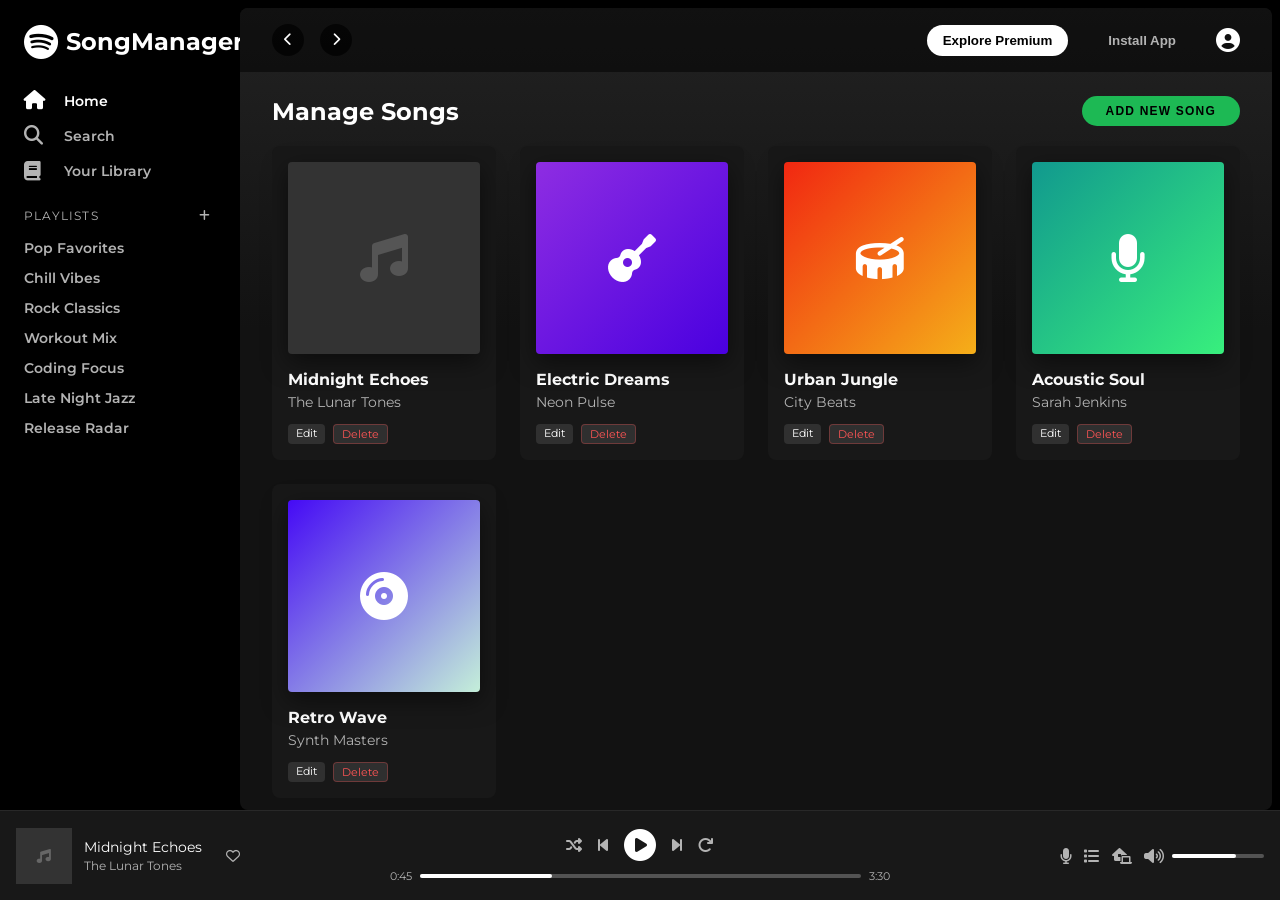
==== index.html @ 271d52e9 "initialize the project" ====
<!DOCTYPE html>
<html lang="en">
<head>
    <meta charset="UTF-8">
    <meta name="viewport" content="width=device-width, initial-scale=1.0">
    <title>Song Manager</title>
    <link rel="stylesheet" href="style.css">
    <link rel="stylesheet" href="https://cdnjs.cloudflare.com/ajax/libs/font-awesome/6.4.0/css/all.min.css">
    <link href="https://fonts.googleapis.com/css2?family=Montserrat:wght@400;600;700&display=swap" rel="stylesheet">
</head>
<body>
    <div class="container">
        <!-- Sidebar -->
        <div class="sidebar">
            <div class="logo">
                <i class="fab fa-spotify"></i>
                <span>SongManager</span>
            </div>
            
            <div class="navigation-module">
                <ul>
                    <li class="active"><a href="#"><i class="fas fa-home"></i> <span>Home</span></a></li>
                    <li><a href="#"><i class="fas fa-search"></i> <span>Search</span></a></li>
                    <li><a href="#"><i class="fas fa-book"></i> <span>Your Library</span></a></li>
                </ul>
            </div>

            <div class="navigation-module playlist-module">
                <div class="playlist-header">
                    <span>PLAYLISTS</span>
                    <i class="fas fa-plus action-icon" title="Create Playlist"></i>
                </div>
                <div class="playlist-scroll-area">
                    <ul>
                        <li><a href="#">Pop Favorites</a></li>
                        <li><a href="#">Chill Vibes</a></li>
                        <li><a href="#">Rock Classics</a></li>
                        <li><a href="#">Workout Mix</a></li>
                        <li><a href="#">Coding Focus</a></li>
                        <li><a href="#">Late Night Jazz</a></li>
                        <li><a href="#">Release Radar</a></li>
                    </ul>
                </div>
            </div>
        </div>

        <!-- Main Content -->
        <div class="main-content">
            <div class="top-bar">
                <div class="nav-arrows">
                    <button class="nav-btn"><i class="fas fa-chevron-left"></i></button>
                    <button class="nav-btn"><i class="fas fa-chevron-right"></i></button>
                </div>
                <div class="user-actions">
                    <button class="action-btn pill-btn primary">Explore Premium</button>
                    <button class="action-btn pill-btn">Install App</button>
                    <div class="user-profile">
                        <i class="fas fa-user-circle"></i>
                    </div>
                </div>
            </div>

            <div class="content-area">
                <div class="section-header">
                    <h2>Manage Songs</h2>
                    <button class="add-song-btn">Add New Song</button>
                </div>

                <div class="cards-grid">
                    <!-- Song Card 1 -->
                    <div class="card">
                        <div class="card-image">
                            <i class="fas fa-music placeholder-icon"></i>
                            <button class="play-btn"><i class="fas fa-play"></i></button>
                        </div>
                        <div class="card-info">
                            <h3>Midnight Echoes</h3>
                            <p>The Lunar Tones</p>
                        </div>
                        <div class="card-badges">
                            <span class="badge">Edit</span>
                            <span class="badge delete">Delete</span>
                        </div>
                    </div>

                    <!-- Song Card 2 -->
                    <div class="card">
                        <div class="card-image style-2">
                            <i class="fas fa-guitar placeholder-icon"></i>
                            <button class="play-btn"><i class="fas fa-play"></i></button>
                        </div>
                        <div class="card-info">
                            <h3>Electric Dreams</h3>
                            <p>Neon Pulse</p>
                        </div>
                        <div class="card-badges">
                            <span class="badge">Edit</span>
                            <span class="badge delete">Delete</span>
                        </div>
                    </div>

                    <!-- Song Card 3 -->
                    <div class="card">
                        <div class="card-image style-3">
                            <i class="fas fa-drum placeholder-icon"></i>
                            <button class="play-btn"><i class="fas fa-play"></i></button>
                        </div>
                        <div class="card-info">
                            <h3>Urban Jungle</h3>
                            <p>City Beats</p>
                        </div>
                        <div class="card-badges">
                            <span class="badge">Edit</span>
                            <span class="badge delete">Delete</span>
                        </div>
                    </div>

                    <!-- Song Card 4 -->
                    <div class="card">
                        <div class="card-image style-4">
                            <i class="fas fa-microphone placeholder-icon"></i>
                            <button class="play-btn"><i class="fas fa-play"></i></button>
                        </div>
                        <div class="card-info">
                            <h3>Acoustic Soul</h3>
                            <p>Sarah Jenkins</p>
                        </div>
                        <div class="card-badges">
                            <span class="badge">Edit</span>
                            <span class="badge delete">Delete</span>
                        </div>
                    </div>

                    <!-- Song Card 5 -->
                    <div class="card">
                        <div class="card-image style-1">
                            <i class="fas fa-compact-disc placeholder-icon"></i>
                            <button class="play-btn"><i class="fas fa-play"></i></button>
                        </div>
                        <div class="card-info">
                            <h3>Retro Wave</h3>
                            <p>Synth Masters</p>
                        </div>
                        <div class="card-badges">
                            <span class="badge">Edit</span>
                            <span class="badge delete">Delete</span>
                        </div>
                    </div>
                </div>

                <div class="section-header">
                    <h2>Recent Albums</h2>
                    <a href="#" class="see-all">Show all</a>
                </div>

                <div class="cards-grid">
                     <!-- Album Card 1 -->
                     <div class="card">
                        <div class="card-image style-5">
                            <i class="fas fa-record-vinyl placeholder-icon"></i>
                            <button class="play-btn"><i class="fas fa-play"></i></button>
                        </div>
                        <div class="card-info">
                            <h3>Golden Hour</h3>
                            <p>The Solars</p>
                        </div>
                    </div>
                </div>
            </div>
        </div>

        <!-- Now Playing Bar -->
        <div class="player-bar">
            <div class="now-playing">
                <div class="album-art">
                    <i class="fas fa-music"></i>
                </div>
                <div class="track-info">
                    <div class="track-name">Midnight Echoes</div>
                    <div class="artist-name">The Lunar Tones</div>
                </div>
                <div class="like-icon">
                    <i class="far fa-heart"></i>
                </div>
            </div>

            <div class="player-controls">
                <div class="control-buttons">
                    <button class="control-btn shuffle"><i class="fas fa-random"></i></button>
                    <button class="control-btn prev"><i class="fas fa-step-backward"></i></button>
                    <button class="control-btn play-circle"><i class="fas fa-play-circle"></i></button>
                    <button class="control-btn next"><i class="fas fa-step-forward"></i></button>
                    <button class="control-btn repeat"><i class="fas fa-redo"></i></button>
                </div>
                <div class="playback-bar">
                    <span class="time current">0:45</span>
                    <div class="progress-bar-container">
                        <div class="progress-bar"></div>
                    </div>
                    <span class="time total">3:30</span>
                </div>
            </div>

            <div class="volume-controls">
                <button class="control-btn"><i class="fas fa-microphone"></i></button>
                <button class="control-btn"><i class="fas fa-list"></i></button>
                <button class="control-btn"><i class="fas fa-laptop-house"></i></button>
                <div class="volume-slider">
                    <button class="control-btn"><i class="fas fa-volume-up"></i></button>
                    <div class="progress-bar-container volume">
                        <div class="progress-bar" style="width: 70%"></div>
                    </div>
                </div>
            </div>
        </div>
    </div>
</body>
</html>
---- style.css ----
:root {
    --bg-black: #000000;
    --bg-dark: #121212;
    --bg-elevated: #181818;
    --bg-elevated-hover: #282828;
    --primary-green: #1db954;
    --primary-green-hover: #1ed760;
    --text-white: #ffffff;
    --text-grey: #b3b3b3;
    --border-radius-lg: 8px;
    --border-radius-pill: 32px;
}

* {
    margin: 0;
    padding: 0;
    box-sizing: border-box;
}

body {
    font-family: 'Montserrat', sans-serif;
    background-color: var(--bg-black);
    color: var(--text-white);
    height: 100vh;
    overflow: hidden; /* Prevent body scroll, handle internally */
    font-size: 0.875rem;
}

.container {
    display: grid;
    grid-template-columns: 240px 1fr;
    grid-template-rows: 1fr 90px; /* Main content + Player bar */
    height: 100vh;
    width: 100%;
}

/* --- SIDEBAR --- */
.sidebar {
    background-color: var(--bg-black);
    padding: 24px;
    display: flex;
    flex-direction: column;
    gap: 24px;
    grid-row: 1 / 2;
    grid-column: 1 / 2;
}

.logo {
    display: flex;
    align-items: center;
    gap: 8px;
    color: var(--text-white);
    font-size: 1.5rem;
    font-weight: 700;
    margin-bottom: 8px;
}

.logo i {
    font-size: 2.2rem;
}

.navigation-module ul {
    list-style: none;
    display: flex;
    flex-direction: column;
    gap: 16px;
}

.navigation-module li a {
    text-decoration: none;
    color: var(--text-grey);
    font-weight: 600;
    display: flex;
    align-items: center;
    gap: 16px;
    transition: color 0.2s;
    font-size: 0.9rem;
}

.navigation-module li a:hover, .navigation-module li.active a {
    color: var(--text-white);
}

.navigation-module li a i {
    font-size: 1.2rem;
    width: 24px; /* Icon alignment */
}

.playlist-header {
    display: flex;
    justify-content: space-between;
    align-items: center;
    color: var(--text-grey);
    font-size: 0.75rem;
    letter-spacing: 0.1em;
    margin-bottom: 12px;
}

.action-icon {
    cursor: pointer;
    padding: 5px;
}
.action-icon:hover {
    color: var(--text-white);
}

.playlist-scroll-area ul {
    list-style: none;
    display: flex;
    flex-direction: column;
    gap: 12px;
    height: 200px;
    overflow-y: auto; 
    /* Custom Scrollbar for list */
    padding-right: 10px;
}

.playlist-scroll-area::-webkit-scrollbar {
    width: 8px;
}
.playlist-scroll-area::-webkit-scrollbar-thumb {
    background-color: #555; 
    border-radius: 4px;
}

.playlist-scroll-area li a {
    text-decoration: none;
    color: var(--text-grey);
    font-size: 0.9rem;
    transition: color 0.2s;
    text-overflow: ellipsis;
    white-space: nowrap;
    overflow: hidden;
    display: block;
}

.playlist-scroll-area li a:hover {
    color: var(--text-white);
}

/* --- MAIN CONTENT --- */
.main-content {
    background-color: var(--bg-dark); /* Fallback */
    background: linear-gradient(180deg, #222 0%, var(--bg-dark) 40%);
    border-radius: 8px; /* Slightly rounded if we want margin globally, but standard spotify is flush mostly or gap */
    margin: 8px 8px 0 0; /* Add slight separation from sidebar */
    overflow-y: auto;
    position: relative;
    grid-row: 1 / 2;
    grid-column: 2 / 3;
}

/* Custom scrollbar for main content */
.main-content::-webkit-scrollbar {
    width: 12px;
}
.main-content::-webkit-scrollbar-thumb {
    background-color: rgba(255,255,255,0.3); 
}

.sticky-header {
    /* Not fully sticky in this simple demo, but placed at top */
}

.top-bar {
    height: 64px;
    background-color: rgba(0,0,0,0.5); /* Transparent-ish header */
    position: sticky;
    top: 0;
    z-index: 100;
    display: flex;
    justify-content: space-between;
    align-items: center;
    padding: 0 32px;
}

.nav-arrows {
    display: flex;
    gap: 16px;
}

.nav-btn {
    background-color: rgba(0,0,0,0.7);
    border: none;
    border-radius: 50%;
    width: 32px;
    height: 32px;
    color: var(--text-white);
    display: flex;
    justify-content: center;
    align-items: center;
    cursor: pointer;
}

.user-actions {
    display: flex;
    align-items: center;
    gap: 24px;
}

.pill-btn {
    background-color: transparent; /* Default */
    color: var(--text-grey);
    border: none;
    font-weight: 700;
    padding: 8px 16px;
    border-radius: var(--border-radius-pill);
    cursor: pointer;
}

.pill-btn:hover {
    color: var(--text-white);
    transform: scale(1.02);
}

.pill-btn.primary {
    background-color: var(--text-white);
    color: var(--bg-black);
}

.user-profile {
    font-size: 24px;
    cursor: pointer;
    color: var(--text-white);
}

.content-area {
    padding: 24px 32px 80px 32px;
}

.section-header {
    display: flex;
    justify-content: space-between;
    align-items: flex-end;
    margin-bottom: 20px;
}

.section-header h2 {
    font-size: 1.5rem;
    font-weight: 700;
}

.add-song-btn {
    background-color: var(--primary-green);
    color: var(--bg-black);
    border: none;
    padding: 8px 24px;
    border-radius: var(--border-radius-pill);
    font-weight: 700;
    cursor: pointer;
    text-transform: uppercase;
    font-size: 0.75rem;
    letter-spacing: 0.1em;
    transition: transform 0.1s, background-color 0.1s;
}

.add-song-btn:hover {
    transform: scale(1.04);
    background-color: var(--primary-green-hover);
}

.see-all {
    color: var(--text-grey);
    text-decoration: none;
    font-weight: 700;
    font-size: 0.8rem;
    text-transform: uppercase;
}
.see-all:hover {
    text-decoration: underline;
}

/* CARDS GRID */
.cards-grid {
    display: grid;
    grid-template-columns: repeat(auto-fill, minmax(180px, 1fr));
    gap: 24px;
    margin-bottom: 40px;
}

.card {
    background-color: var(--bg-elevated);
    padding: 16px;
    border-radius: var(--border-radius-lg);
    transition: background-color 0.3s ease;
    cursor: pointer;
    display: flex;
    flex-direction: column;
}

.card:hover {
    background-color: var(--bg-elevated-hover);
}

.card-image {
    width: 100%;
    aspect-ratio: 1;
    background-color: #333;
    border-radius: 4px;
    margin-bottom: 16px;
    position: relative;
    box-shadow: 0 8px 24px rgba(0,0,0,0.5);
    display: flex;
    justify-content: center;
    align-items: center;
    color: #555;
    font-size: 3rem;
}

/* Placeholder colors for visual variety */
.style-1 { background: linear-gradient(135deg, #450af5, #c4efd9); color: white; }
.style-2 { background: linear-gradient(135deg, #8e2de2, #4a00e0); color: white; }
.style-3 { background: linear-gradient(135deg, #f12711, #f5af19); color: white; }
.style-4 { background: linear-gradient(135deg, #11998e, #38ef7d); color: white; }
.style-5 { background: linear-gradient(135deg, #ee9ca7, #ffdde1); color: #c45b6b; }


.play-btn {
    position: absolute;
    bottom: 8px;
    right: 8px;
    width: 48px;
    height: 48px;
    border-radius: 50%;
    background-color: var(--primary-green);
    border: none;
    color: black;
    font-size: 1.2rem;
    display: flex;
    justify-content: center;
    align-items: center;
    opacity: 0;
    transform: translateY(8px);
    transition: all 0.3s ease;
    box-shadow: 0 8px 8px rgba(0,0,0,0.3);
    cursor: pointer;
}

.card:hover .play-btn {
    opacity: 1;
    transform: translateY(0);
}

.play-btn:hover {
    background-color: var(--primary-green-hover);
    transform: scale(1.05) !important;
}

.card-info h3 {
    font-size: 1rem;
    font-weight: 700;
    white-space: nowrap;
    overflow: hidden;
    text-overflow: ellipsis;
    margin-bottom: 4px;
}

.card-info p {
    color: var(--text-grey);
    font-size: 0.85rem;
    display: -webkit-box;
    -webkit-line-clamp: 2;
    -webkit-box-orient: vertical; 
    overflow: hidden;
    line-height: 1.4;
}

.card-badges {
    margin-top: 12px;
    display: flex;
    gap: 8px;
}

.badge {
    font-size: 0.7rem;
    background-color: rgba(255,255,255,0.1);
    padding: 2px 8px;
    border-radius: 4px;
    transition: 0.2s;
}

.badge:hover {
    background-color: rgba(255,255,255,0.2);
}

.badge.delete {
    color: #ff5555;
    border: 1px solid rgba(255,85,85,0.3);
}
.badge.delete:hover {
    background-color: rgba(255,85,85,0.1);
    color: #ff7777;
}

/* --- PLAYER BAR --- */
.player-bar {
    grid-column: 1 / 3;
    grid-row: 2 / 3;
    background-color: var(--bg-elevated); /* Often slightly lighter than bg-black */
    border-top: 1px solid #282828;
    display: flex;
    justify-content: space-between;
    align-items: center;
    padding: 0 16px;
    z-index: 200;
}

/* Left: Now Playing */
.now-playing {
    display: flex;
    align-items: center;
    width: 30%;
    min-width: 180px;
}

.now-playing .album-art {
    width: 56px;
    height: 56px;
    background-color: #333;
    margin-right: 12px;
    display: flex;
    align-items: center;
    justify-content: center;
    color: #666;
}

.now-playing .track-info {
    display: flex;
    flex-direction: column;
    justify-content: center;
    margin-right: 24px;
}

.track-name {
    color: var(--text-white);
    font-size: 0.9rem;
    margin-bottom: 2px;
}
.now-playing .track-name:hover {
    text-decoration: underline;
    cursor: pointer;
}

.artist-name {
    color: var(--text-grey);
    font-size: 0.75rem;
}
.now-playing .artist-name:hover {
    color: var(--text-white);
    text-decoration: underline;
    cursor: pointer;
}

.like-icon {
    color: var(--text-grey);
    cursor: pointer;
}
.like-icon:hover {
    color: var(--text-white);
}

/* Center: Controls */
.player-controls {
    display: flex;
    flex-direction: column;
    align-items: center;
    width: 40%;
    max-width: 722px;
}

.control-buttons {
    display: flex;
    align-items: center;
    gap: 16px;
    margin-bottom: 8px;
}

.control-btn {
    background: none;
    border: none;
    color: var(--text-grey);
    cursor: pointer;
    font-size: 1rem;
    transition: color 0.2s;
    display: flex;
    align-items: center;
    justify-content: center;
}

.control-btn:hover {
    color: var(--text-white);
}

.control-btn.play-circle {
    font-size: 2rem;
    color: var(--text-white);
    transition: transform 0.2s;
}
.control-btn.play-circle:hover {
    transform: scale(1.05);
}

.playback-bar {
    width: 100%;
    display: flex;
    align-items: center;
    gap: 8px;
    font-size: 0.7rem;
    color: var(--text-grey);
}

.progress-bar-container {
    height: 4px;
    width: 100%;
    background-color: #535353;
    border-radius: 2px;
    position: relative;
    cursor: pointer;
}

.progress-bar-container:hover .progress-bar {
    background-color: var(--primary-green);
}

.progress-bar {
    height: 100%;
    width: 30%; /* Mock progress */
    background-color: var(--text-white);
    border-radius: 2px;
}

/* Right: Volume */
.volume-controls {
    width: 30%;
    min-width: 180px;
    display: flex;
    justify-content: flex-end;
    align-items: center;
    gap: 12px;
}

.volume-slider {
    display: flex;
    align-items: center;
    gap: 8px;
    width: 120px;
}
.volume-slider .progress-bar-container {
    width: 100%;
}
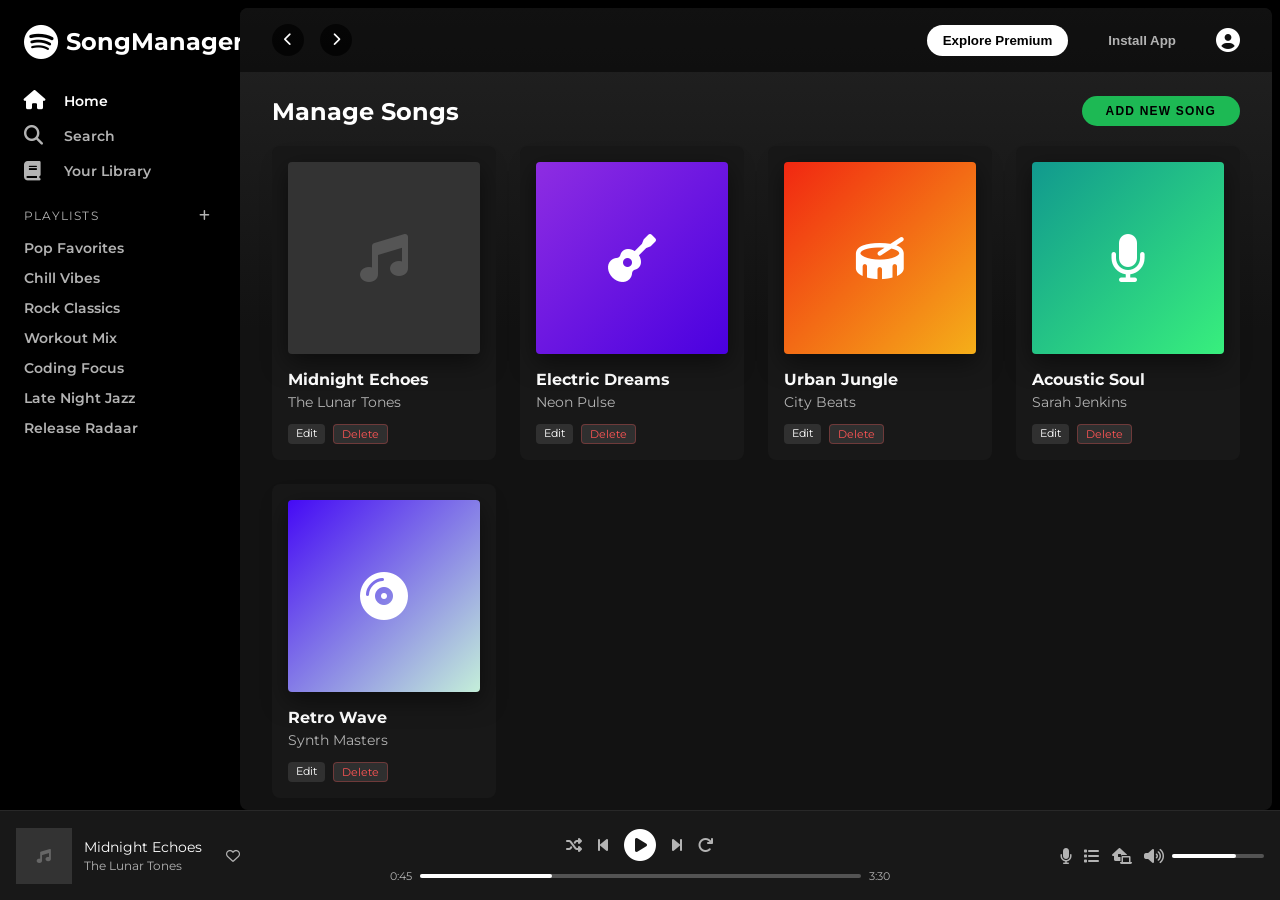
==== commit d522d831: "change for testing" ====
--- a/index.html
+++ b/index.html
@@ -38,7 +38,7 @@
                         <li><a href="#">Workout Mix</a></li>
                         <li><a href="#">Coding Focus</a></li>
                         <li><a href="#">Late Night Jazz</a></li>
-                        <li><a href="#">Release Radar</a></li>
+                        <li><a href="#">Release Radaar</a></li>
                     </ul>
                 </div>
             </div>
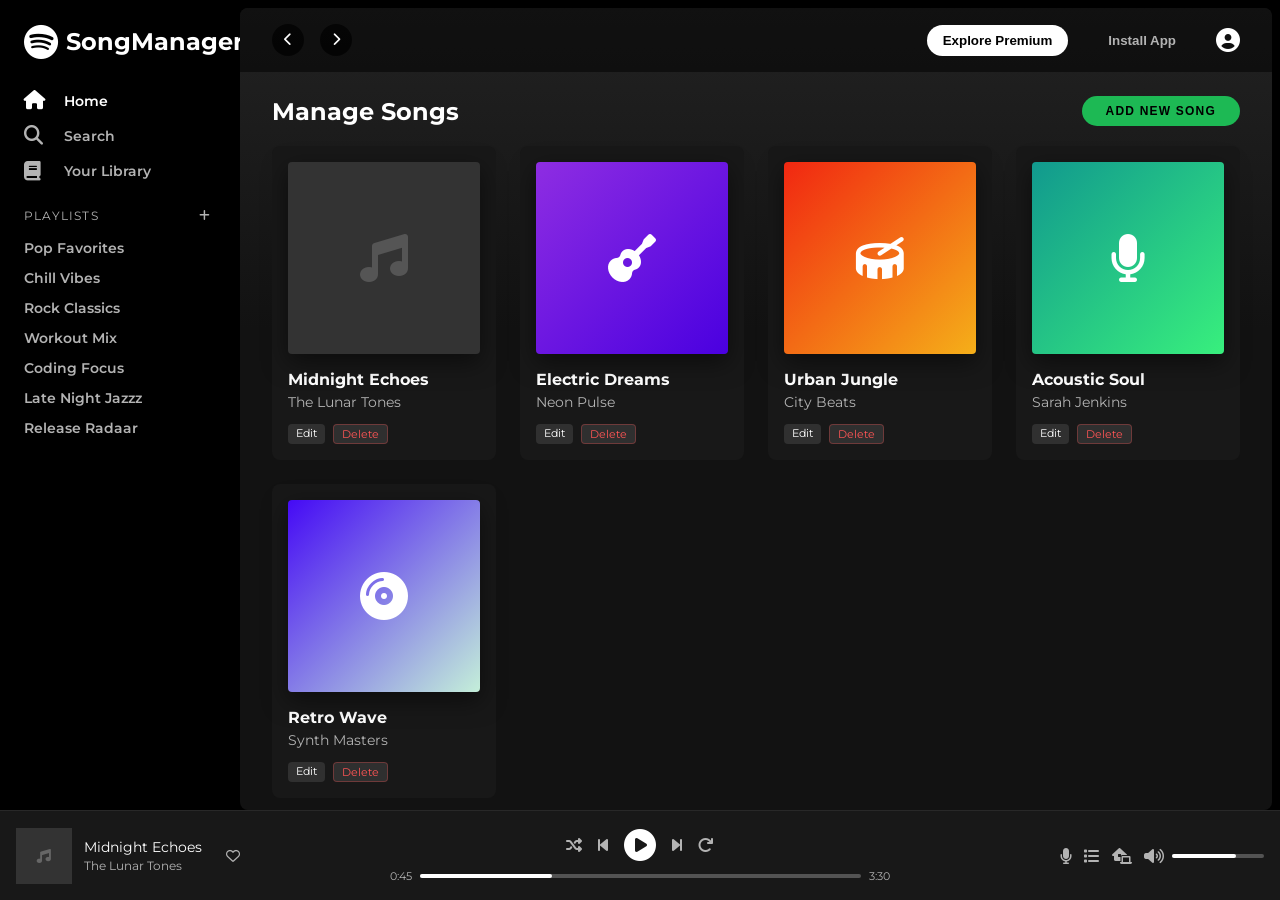
==== commit 00c31735: "testing 2 index.html" ====
--- a/index.html
+++ b/index.html
@@ -37,7 +37,7 @@
                         <li><a href="#">Rock Classics</a></li>
                         <li><a href="#">Workout Mix</a></li>
                         <li><a href="#">Coding Focus</a></li>
-                        <li><a href="#">Late Night Jazz</a></li>
+                        <li><a href="#">Late Night Jazzz</a></li>
                         <li><a href="#">Release Radaar</a></li>
                     </ul>
                 </div>
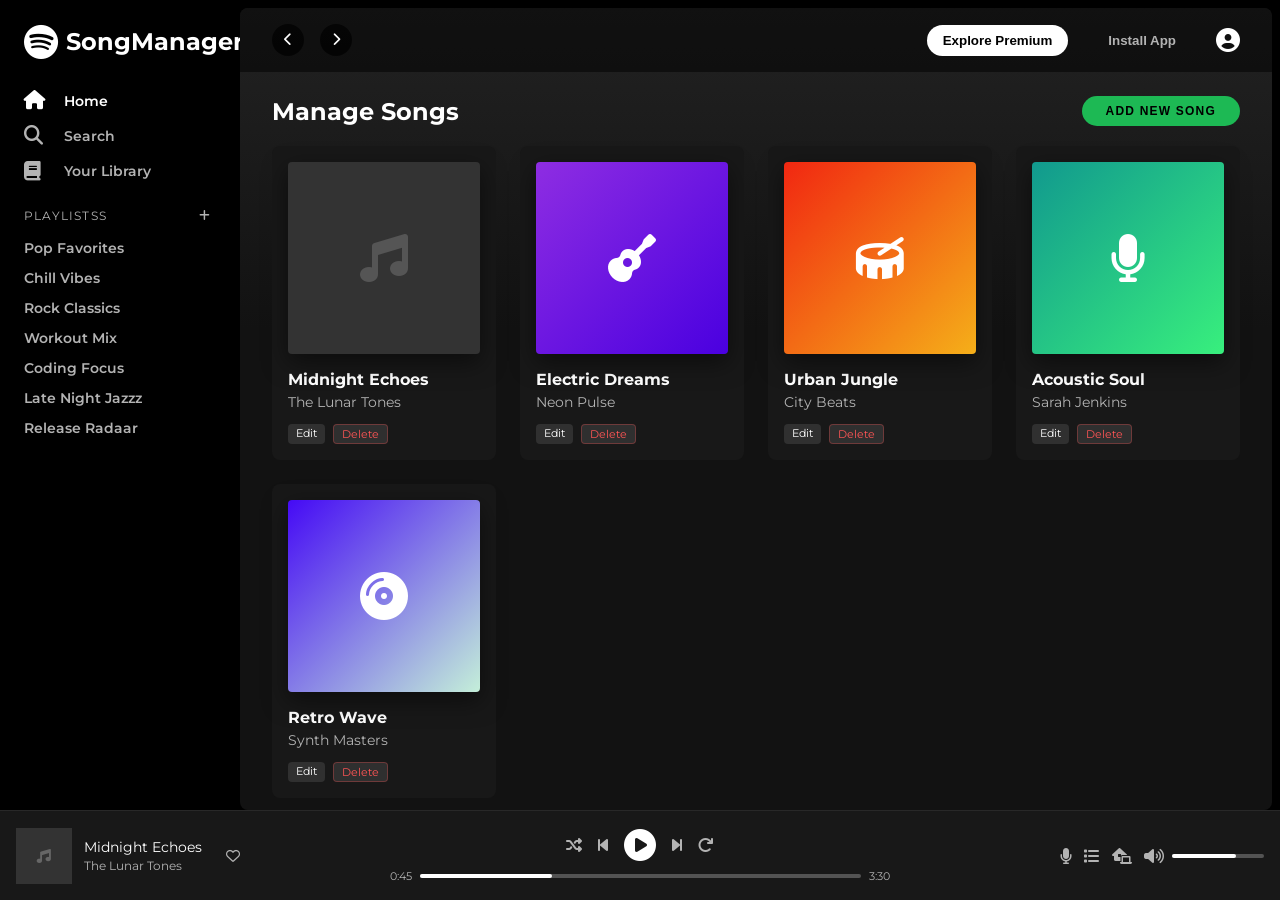
==== commit ca8daea2: "add a change PLAYLISTSS" ====
--- a/index.html
+++ b/index.html
@@ -27,7 +27,7 @@
 
             <div class="navigation-module playlist-module">
                 <div class="playlist-header">
-                    <span>PLAYLISTS</span>
+                    <span>PLAYLISTSS</span>
                     <i class="fas fa-plus action-icon" title="Create Playlist"></i>
                 </div>
                 <div class="playlist-scroll-area">
--- a/style.css
+++ b/style.css
@@ -26,6 +26,167 @@
     font-size: 0.875rem;
 }
 
+/* --- LOGIN PAGE --- */
+.login-body {
+    background: radial-gradient(circle at top left, #333 0%, #000 50%, #000 100%);
+}
+
+.login-page-container {
+    height: 100vh;
+    display: flex;
+    align-items: center;
+    justify-content: center;
+    padding: 16px;
+}
+
+.login-card {
+    background-color: var(--bg-elevated);
+    border-radius: var(--border-radius-lg);
+    padding: 32px 40px 36px;
+    width: 100%;
+    max-width: 420px;
+    box-shadow: 0 24px 60px rgba(0, 0, 0, 0.7);
+}
+
+.login-logo {
+    display: flex;
+    align-items: center;
+    gap: 10px;
+    margin-bottom: 24px;
+}
+
+.login-logo i {
+    font-size: 2.3rem;
+    color: var(--primary-green);
+}
+
+.login-logo span {
+    font-size: 1.6rem;
+    font-weight: 700;
+}
+
+.login-title {
+    font-size: 1.6rem;
+    margin-bottom: 4px;
+}
+
+.login-subtitle {
+    font-size: 0.9rem;
+    color: var(--text-grey);
+    margin-bottom: 24px;
+}
+
+.login-form {
+    display: flex;
+    flex-direction: column;
+    gap: 12px;
+}
+
+.login-label {
+    font-size: 0.8rem;
+    font-weight: 600;
+    text-transform: uppercase;
+    letter-spacing: 0.08em;
+    color: var(--text-grey);
+}
+
+.login-input {
+    margin-top: 4px;
+    margin-bottom: 8px;
+    padding: 10px 12px;
+    border-radius: 4px;
+    border: 1px solid #333;
+    background-color: #0b0b0b;
+    color: var(--text-white);
+    font-size: 0.9rem;
+}
+
+.login-input:focus {
+    outline: none;
+    border-color: var(--primary-green);
+    box-shadow: 0 0 0 1px var(--primary-green);
+}
+
+.login-btn {
+    margin-top: 8px;
+    width: 100%;
+    padding: 10px 16px;
+    border-radius: var(--border-radius-pill);
+    border: none;
+    background-color: var(--primary-green);
+    color: var(--bg-black);
+    font-weight: 700;
+    text-transform: uppercase;
+    letter-spacing: 0.12em;
+    font-size: 0.75rem;
+    cursor: pointer;
+    transition: background-color 0.1s, transform 0.1s;
+}
+
+.login-btn:hover {
+    background-color: var(--primary-green-hover);
+    transform: scale(1.02);
+}
+
+.login-helper-row {
+    margin-top: 4px;
+    display: flex;
+    justify-content: flex-end;
+}
+
+.forgot-link {
+    font-size: 0.75rem;
+    color: var(--text-grey);
+    text-decoration: none;
+}
+
+.forgot-link:hover {
+    color: var(--text-white);
+    text-decoration: underline;
+}
+
+.divider {
+    display: flex;
+    align-items: center;
+    gap: 10px;
+    margin: 18px 0 8px;
+    color: var(--text-grey);
+    font-size: 0.75rem;
+    text-transform: uppercase;
+    letter-spacing: 0.1em;
+}
+
+.divider::before,
+.divider::after {
+    content: "";
+    flex: 1;
+    height: 1px;
+    background-color: #333;
+}
+
+.signup-row {
+    display: flex;
+    justify-content: center;
+    align-items: center;
+    gap: 6px;
+    margin-top: 4px;
+    font-size: 0.85rem;
+}
+
+.signup-text {
+    color: var(--text-grey);
+}
+
+.signup-link {
+    color: var(--text-white);
+    text-decoration: none;
+    font-weight: 600;
+}
+
+.signup-link:hover {
+    color: var(--primary-green);
+}
+
 .container {
     display: grid;
     grid-template-columns: 240px 1fr;
